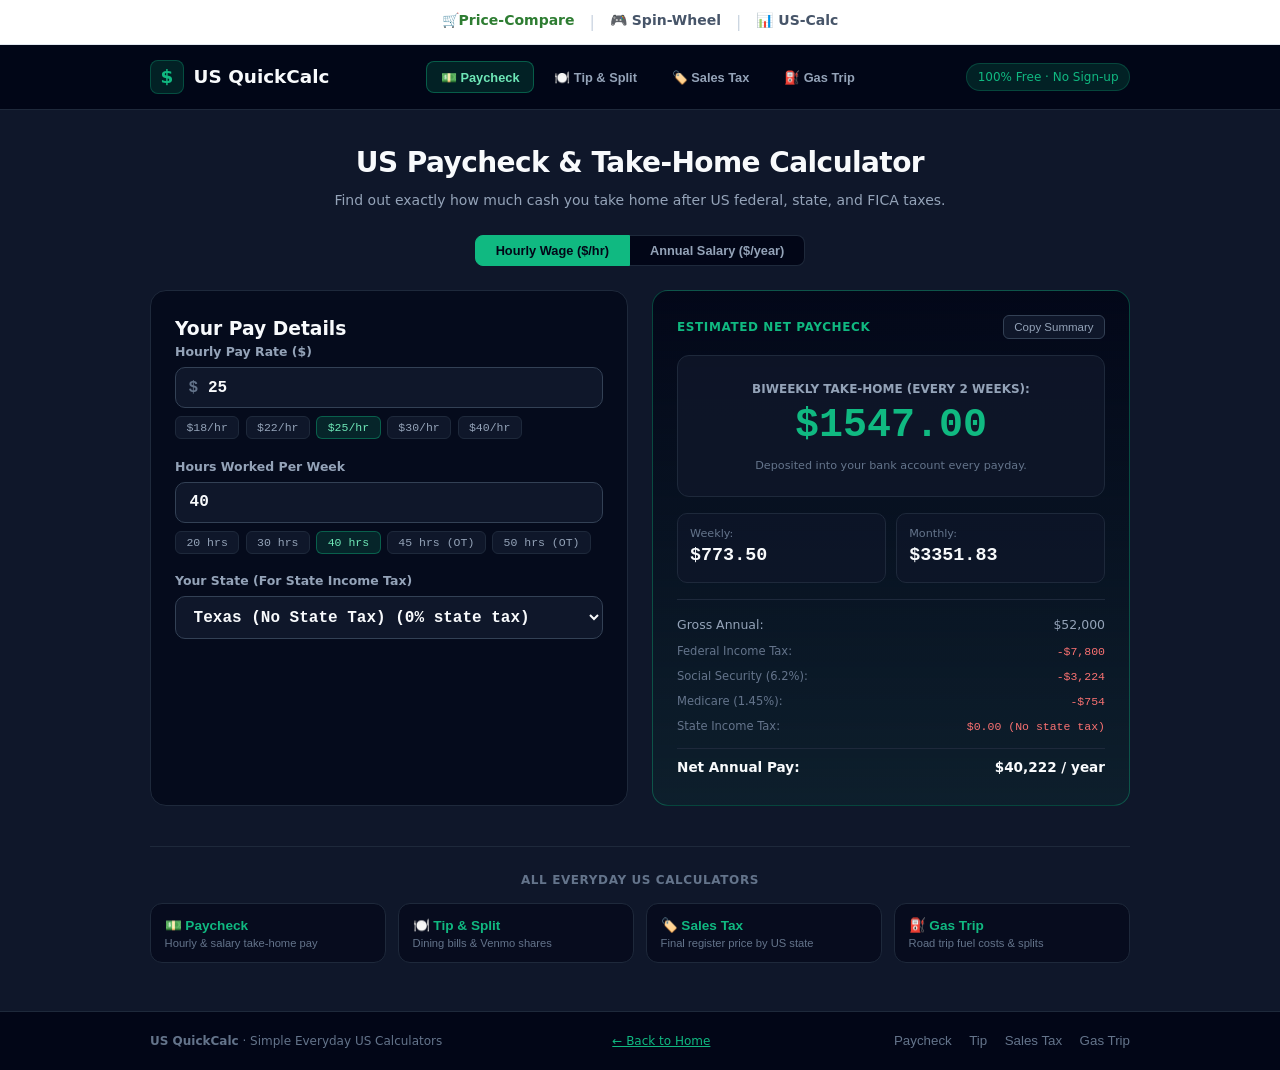
==== us-calc/index.html @ 631f480c "Update index.html" ====
<!DOCTYPE html>
<html lang="en">
<head>
  <meta charset="UTF-8" />
  <meta name="viewport" content="width=device-width, initial-scale=1.0" />
  <title>US QuickCalc – Easy Paycheck, Tip, Sales Tax & Gas Calculator</title>
  <meta name="description" content="Simple everyday US calculator for hourly paycheck take-home pay, restaurant tips, state sales tax, and gas trip costs." />
  <link rel="stylesheet" href="style.css" />
  <link rel="apple-touch-icon" sizes="180x180" href="apple-touch-icon.png">
  <link rel="icon" type="image/png" sizes="32x32" href="favicon-32x32.png">
  <link rel="icon" type="image/png" sizes="16x16" href="favicon-16x16.png">
  <script async src="https://pagead2.googlesyndication.com/pagead/js/adsbygoogle.js?client=ca-pub-3926058636910344"
     crossorigin="anonymous"></script>
</head>
<body>
  <nav style="background: #ffffff;border-bottom: 1px solid #e2e8f0; padding: 10px 16px; display: flex; justify-content: center; gap: 15px; width: 100%; box-sizing: border-box;">
    <a href="/index.html" style="color: #2e7d32; font-weight: 700; text-decoration: none; font-size: 14px;">🛒Price-Compare</a>
    <span style="color: #cbd5e1;">|</span>
    <a href="/wheel.html" style="color: #475569; font-weight: 600; text-decoration: none; font-size: 14px;">🎮 Spin-Wheel</a>
    <span style="color: #cbd5e1;">|</span>
    <a href="/us-calc/index.html" style="color: #475569; font-weight: 600; text-decoration: none; font-size: 14px;">📊 US-Calc</a>
</nav>
  <!-- Header -->
  <header class="header">
    <div class="container header-container">
      <div class="logo">
        <div class="logo-icon">$</div>
        <span class="logo-text">US QuickCalc</span>
      </div>
      <nav class="nav-tabs" id="navTabs">
        <button class="tab-btn active" data-tab="paycheck">💵 Paycheck</button>
        <button class="tab-btn" data-tab="tip">🍽️ Tip & Split</button>
        <button class="tab-btn" data-tab="salestax">🏷️ Sales Tax</button>
        <button class="tab-btn" data-tab="gas">⛽ Gas Trip</button>
      </nav>
      <div class="header-badge">100% Free · No Sign-up</div>
    </div>
  </header>

  <!-- Main Container -->
  <main class="container main-content">
    
    <!-- 1. Paycheck Calculator -->
    <section id="tab-paycheck" class="tab-pane active">
      <div class="section-title">
        <h1>US Paycheck & Take-Home Calculator</h1>
        <p>Find out exactly how much cash you take home after US federal, state, and FICA taxes.</p>
      </div>

      <div class="mode-toggle">
        <button class="mode-btn active" id="payModeHourly">Hourly Wage ($/hr)</button>
        <button class="mode-btn" id="payModeSalary">Annual Salary ($/year)</button>
      </div>

      <div class="calc-grid">
        <!-- Input Form -->
        <div class="card form-card">
          <h3>Your Pay Details</h3>

          <div id="hourlyInputs">
            <div class="form-group">
              <label>Hourly Pay Rate ($)</label>
              <div class="input-prefix-wrapper">
                <span class="prefix">$</span>
                <input type="number" id="hourlyWage" value="25" min="7.25" step="0.5" />
              </div>
              <div class="pill-group">
                <button class="pill-btn" onclick="setWage(18)">$18/hr</button>
                <button class="pill-btn" onclick="setWage(22)">$22/hr</button>
                <button class="pill-btn active" onclick="setWage(25)">$25/hr</button>
                <button class="pill-btn" onclick="setWage(30)">$30/hr</button>
                <button class="pill-btn" onclick="setWage(40)">$40/hr</button>
              </div>
            </div>

            <div class="form-group">
              <label>Hours Worked Per Week</label>
              <input type="number" id="hoursPerWeek" value="40" min="1" max="100" />
              <div class="pill-group">
                <button class="pill-btn" onclick="setHours(20)">20 hrs</button>
                <button class="pill-btn" onclick="setHours(30)">30 hrs</button>
                <button class="pill-btn active" onclick="setHours(40)">40 hrs</button>
                <button class="pill-btn" onclick="setHours(45)">45 hrs (OT)</button>
                <button class="pill-btn" onclick="setHours(50)">50 hrs (OT)</button>
              </div>
            </div>
          </div>

          <div id="salaryInputs" class="hidden">
            <div class="form-group">
              <label>Annual Salary ($)</label>
              <div class="input-prefix-wrapper">
                <span class="prefix">$</span>
                <input type="number" id="annualSalary" value="52000" step="1000" />
              </div>
              <div class="pill-group">
                <button class="pill-btn" onclick="setSalary(45000)">$45k</button>
                <button class="pill-btn active" onclick="setSalary(52000)">$52k</button>
                <button class="pill-btn" onclick="setSalary(65000)">$65k</button>
                <button class="pill-btn" onclick="setSalary(85000)">$85k</button>
                <button class="pill-btn" onclick="setSalary(110000)">$110k</button>
              </div>
            </div>
          </div>

          <div class="form-group">
            <label>Your State (For State Income Tax)</label>
            <select id="paycheckState"></select>
          </div>
        </div>

        <!-- Result Box -->
        <div class="card result-card">
          <div class="result-header">
            <span class="badge-title">Estimated Net Paycheck</span>
            <button class="copy-btn" id="copyPaycheckBtn">Copy Summary</button>
          </div>

          <div class="headline-box">
            <span class="headline-label">Biweekly Take-Home (Every 2 Weeks):</span>
            <div class="headline-val" id="resBiweekly">$0.00</div>
            <span class="headline-sub">Deposited into your bank account every payday.</span>
          </div>

          <div class="mini-grid">
            <div class="mini-card">
              <span class="mini-label">Weekly:</span>
              <span class="mini-val" id="resWeekly">$0.00</span>
            </div>
            <div class="mini-card">
              <span class="mini-label">Monthly:</span>
              <span class="mini-val" id="resMonthly">$0.00</span>
            </div>
          </div>

          <div class="breakdown-list">
            <div class="breakdown-row"><span>Gross Annual:</span><span id="resGross">$0</span></div>
            <div class="breakdown-row sub"><span>Federal Income Tax:</span><span id="resFed" class="deduct">-$0</span></div>
            <div class="breakdown-row sub"><span>Social Security (6.2%):</span><span id="resSocSec" class="deduct">-$0</span></div>
            <div class="breakdown-row sub"><span>Medicare (1.45%):</span><span id="resMedicare" class="deduct">-$0</span></div>
            <div class="breakdown-row sub"><span>State Income Tax:</span><span id="resState" class="deduct">-$0</span></div>
            <div class="breakdown-row total"><span>Net Annual Pay:</span><span id="resNetAnnual">$0 / year</span></div>
          </div>
        </div>
      </div>
    </section>

    <!-- 2. Tip & Split Calculator -->
    <section id="tab-tip" class="tab-pane">
      <div class="section-title">
        <h1>US Restaurant Tip & Bill Splitter</h1>
        <p>Fast, friendly tipping for dining out, delivery, and group checks.</p>
      </div>

      <div class="calc-grid">
        <div class="card form-card">
          <div class="form-group">
            <label>Bill Amount (Before Tip)</label>
            <div class="input-prefix-wrapper">
              <span class="prefix">$</span>
              <input type="number" id="tipBill" value="65.00" min="0" step="0.01" />
            </div>
            <div class="pill-group">
              <button class="pill-btn" onclick="setBill(25)">$25</button>
              <button class="pill-btn" onclick="setBill(45)">$45</button>
              <button class="pill-btn active" onclick="setBill(65)">$65</button>
              <button class="pill-btn" onclick="setBill(95)">$95</button>
              <button class="pill-btn" onclick="setBill(130)">$130</button>
            </div>
          </div>

          <div class="form-group">
            <label>Tip Percentage</label>
            <div class="btn-grid-4">
              <button class="tip-rate-btn" onclick="setTip(15)">15%</button>
              <button class="tip-rate-btn" onclick="setTip(18)">18%</button>
              <button class="tip-rate-btn active" onclick="setTip(20)">20%</button>
              <button class="tip-rate-btn" onclick="setTip(25)">25%</button>
            </div>
            <div class="inline-input">
              <span>Custom Tip:</span>
              <input type="number" id="tipPercent" value="20" min="0" max="100" />
              <span>%</span>
            </div>
          </div>

          <div class="form-group">
            <label>Split Between People: <strong id="splitLabel">2 people</strong></label>
            <div class="btn-grid-6">
              <button class="split-btn" onclick="setSplit(1)">1</button>
              <button class="split-btn active" onclick="setSplit(2)">2</button>
              <button class="split-btn" onclick="setSplit(3)">3</button>
              <button class="split-btn" onclick="setSplit(4)">4</button>
              <button class="split-btn" onclick="setSplit(5)">5</button>
              <button class="split-btn" onclick="setSplit(6)">6</button>
            </div>
          </div>

          <div class="checkbox-row">
            <label><input type="checkbox" id="tipRoundUp" /> Round up total to nearest dollar</label>
          </div>
        </div>

        <div class="card result-card">
          <div class="result-header">
            <span class="badge-title">Payment Summary</span>
            <button class="copy-btn" id="copyTipBtn">Copy for Venmo</button>
          </div>

          <div class="headline-box">
            <span class="headline-label" id="tipHeadlineLabel">Each Person Pays:</span>
            <div class="headline-val" id="resTipEach">$0.00</div>
          </div>

          <div class="breakdown-list">
            <div class="breakdown-row"><span>Original Bill:</span><span id="resTipBill">$0.00</span></div>
            <div class="breakdown-row"><span>Tip Amount:</span><span id="resTipAmount" class="highlight">+$0.00</span></div>
            <div class="breakdown-row total"><span>Grand Total:</span><span id="resTipTotal">$0.00</span></div>
          </div>

          <div class="info-note">
            <strong>US Tipping Guide:</strong> 18%–20% is the standard customary tip for table dining across the USA.
          </div>
        </div>
      </div>
    </section>

    <!-- 3. Sales Tax Calculator -->
    <section id="tab-salestax" class="tab-pane">
      <div class="section-title">
        <h1>US State Sales Tax Calculator</h1>
        <p>In the US, price tags don't include sales tax. Calculate the exact final amount at the register.</p>
      </div>

      <div class="calc-grid">
        <div class="card form-card">
          <div class="form-group">
            <label>Item Price on Tag ($)</label>
            <div class="input-prefix-wrapper">
              <span class="prefix">$</span>
              <input type="number" id="taxPrice" value="49.99" min="0" step="0.01" />
            </div>
            <div class="pill-group">
              <button class="pill-btn" onclick="setPrice(19.99)">$19.99</button>
              <button class="pill-btn active" onclick="setPrice(49.99)">$49.99</button>
              <button class="pill-btn" onclick="setPrice(99.99)">$99.99</button>
              <button class="pill-btn" onclick="setPrice(199.99)">$199.99</button>
            </div>
          </div>

          <div class="form-group">
            <label>Select US State</label>
            <select id="salesTaxState"></select>
          </div>

          <div class="form-group">
            <label>Discount / Sale Coupon (Optional)</label>
            <div class="btn-grid-6">
              <button class="disc-btn active" onclick="setDiscount(0)">0%</button>
              <button class="disc-btn" onclick="setDiscount(10)">10%</button>
              <button class="disc-btn" onclick="setDiscount(20)">20%</button>
              <button class="disc-btn" onclick="setDiscount(25)">25%</button>
              <button class="disc-btn" onclick="setDiscount(30)">30%</button>
              <button class="disc-btn" onclick="setDiscount(50)">50%</button>
            </div>
          </div>
        </div>

        <div class="card result-card">
          <div class="result-header">
            <span class="badge-title">Register Total</span>
            <button class="copy-btn" id="copyTaxBtn">Copy</button>
          </div>

          <div class="headline-box">
            <span class="headline-label">Final Amount at Checkout:</span>
            <div class="headline-val" id="resTaxRegister">$0.00</div>
          </div>

          <div class="breakdown-list">
            <div class="breakdown-row"><span>Original Price:</span><span id="resTaxOrig">$0.00</span></div>
            <div class="breakdown-row" id="discRow"><span>Discount:</span><span id="resTaxDisc" class="deduct">-$0.00</span></div>
            <div class="breakdown-row"><span>Sales Tax (<span id="resTaxRateLabel">0%</span>):</span><span id="resTaxTax" class="highlight">+$0.00</span></div>
            <div class="breakdown-row total"><span>Total You Pay:</span><span id="resTaxFinal">$0.00</span></div>
          </div>

          <div class="info-note">
            States with <strong>0% Sales Tax</strong>: Alaska, Delaware, Montana, New Hampshire, and Oregon.
          </div>
        </div>
      </div>
    </section>

    <!-- 4. Gas Trip Calculator -->
    <section id="tab-gas" class="tab-pane">
      <div class="section-title">
        <h1>US Road Trip & Gas Cost Splitter</h1>
        <p>Calculate driving trip fuel costs and split fairly between passengers.</p>
      </div>

      <div class="calc-grid">
        <div class="card form-card">
          <div class="form-group">
            <label>Trip Distance (Miles)</label>
            <input type="number" id="gasMiles" value="180" min="1" />
            <div class="pill-group">
              <button class="pill-btn" onclick="setMiles(50)">50 mi</button>
              <button class="pill-btn" onclick="setMiles(120)">120 mi</button>
              <button class="pill-btn active" onclick="setMiles(180)">180 mi</button>
              <button class="pill-btn" onclick="setMiles(300)">300 mi</button>
              <button class="pill-btn" onclick="setMiles(500)">500 mi</button>
            </div>
          </div>

          <div class="grid-2">
            <div class="form-group">
              <label>Vehicle MPG</label>
              <input type="number" id="gasMPG" value="28" min="5" max="100" />
              <small class="subtext">Average car: 28–32 MPG</small>
            </div>

            <div class="form-group">
              <label>Gas Price ($/gal)</label>
              <div class="input-prefix-wrapper">
                <span class="prefix">$</span>
                <input type="number" id="gasPrice" value="3.45" step="0.05" min="1" />
              </div>
              <small class="subtext">US national avg: ~$3.35</small>
            </div>
          </div>

          <div class="form-group">
            <label>Split Between: <strong id="gasSplitLabel">2 passengers</strong></label>
            <div class="btn-grid-5">
              <button class="gas-split-btn" onclick="setGasSplit(1)">1</button>
              <button class="gas-split-btn active" onclick="setGasSplit(2)">2</button>
              <button class="gas-split-btn" onclick="setGasSplit(3)">3</button>
              <button class="gas-split-btn" onclick="setGasSplit(4)">4</button>
              <button class="gas-split-btn" onclick="setGasSplit(5)">5</button>
            </div>
          </div>
        </div>

        <div class="card result-card">
          <div class="result-header">
            <span class="badge-title">Fuel Breakdown</span>
            <button class="copy-btn" id="copyGasBtn">Copy for Venmo</button>
          </div>

          <div class="headline-box">
            <span class="headline-label" id="gasHeadlineLabel">Each Person Pays:</span>
            <div class="headline-val" id="resGasEach">$0.00</div>
          </div>

          <div class="breakdown-list">
            <div class="breakdown-row"><span>Total Distance:</span><span id="resGasDist">0 miles</span></div>
            <div class="breakdown-row"><span>Gallons Needed:</span><span id="resGasGal">0 gal</span></div>
            <div class="breakdown-row total"><span>Total Gas Cost:</span><span id="resGasTotal">$0.00</span></div>
          </div>

          <div class="info-note">
            <strong>Eco Tip:</strong> Driving at 65 MPH instead of 75+ MPH improves fuel efficiency by up to 15%.
          </div>
        </div>
      </div>
    </section>

    <!-- Bottom Tool Switcher -->
    <div class="bottom-switcher">
      <h4>All Everyday US Calculators</h4>
      <div class="switcher-grid">
        <button class="switch-card" onclick="switchTab('paycheck')">
          <strong>💵 Paycheck</strong>
          <span>Hourly & salary take-home pay</span>
        </button>
        <button class="switch-card" onclick="switchTab('tip')">
          <strong>🍽️ Tip & Split</strong>
          <span>Dining bills & Venmo shares</span>
        </button>
        <button class="switch-card" onclick="switchTab('salestax')">
          <strong>🏷️ Sales Tax</strong>
          <span>Final register price by US state</span>
        </button>
        <button class="switch-card" onclick="switchTab('gas')">
          <strong>⛽ Gas Trip</strong>
          <span>Road trip fuel costs & splits</span>
        </button>
      </div>
    </div>
  </main>

  <footer class="footer">
    <div class="container footer-container">
      <div><strong>US QuickCalc</strong> · Simple Everyday US Calculators</div>
      <div><a style="color:#10b981;" href="/">← Back to Home</a></div>
      <div class="footer-links">
        <button onclick="switchTab('paycheck')">Paycheck</button>
        <button onclick="switchTab('tip')">Tip</button>
        <button onclick="switchTab('salestax')">Sales Tax</button>
        <button onclick="switchTab('gas')">Gas Trip</button>
      </div>
    </div>
  </footer>

  <script src="app.js"></script>
</body>
</html>
---- us-calc/style.css ----
/* US QuickCalc - Pure Standalone Stylesheet */
:root {
  --bg: #0f172a;
  --card-bg: #020617;
  --card-border: #1e293b;
  --accent: #10b981;
  --accent-hover: #059669;
  --accent-light: rgba(16, 185, 129, 0.15);
  --text: #f8fafc;
  --text-muted: #94a3b8;
  --text-dim: #64748b;
  --font-sans: system-ui, -apple-system, BlinkMacSystemFont, "Segoe UI", Roboto, sans-serif;
  --font-mono: ui-monospace, SFMono-Regular, Menlo, Monaco, Consolas, monospace;
}

* {
  box-sizing: border-box;
  margin: 0;
  padding: 0;
}

body {
  background-color: var(--bg);
  color: var(--text);
  font-family: var(--font-sans);
  line-height: 1.5;
  min-height: 100vh;
  display: flex;
  flex-direction: column;
}

.container {
  width: 100%;
  max-width: 1020px;
  margin: 0 auto;
  padding: 0 1.25rem;
}

/* Header */
.header {
  position: sticky;
  top: 0;
  z-index: 100;
  background-color: rgba(2, 6, 23, 0.95);
  border-bottom: 1px solid var(--card-border);
  backdrop-filter: blur(8px);
}

.header-container {
  display: flex;
  align-items: center;
  justify-content: space-between;
  height: 64px;
}

.logo {
  display: flex;
  align-items: center;
  gap: 0.6rem;
  font-weight: 700;
  font-size: 1.15rem;
}

.logo-icon {
  width: 34px;
  height: 34px;
  background: var(--accent-light);
  color: var(--accent);
  border: 1px solid rgba(16, 185, 129, 0.3);
  border-radius: 8px;
  display: flex;
  align-items: center;
  justify-content: center;
  font-weight: 800;
}

.nav-tabs {
  display: flex;
  gap: 0.35rem;
}

.tab-btn {
  background: transparent;
  border: 1px solid transparent;
  color: var(--text-muted);
  padding: 0.45rem 0.85rem;
  font-size: 0.8rem;
  font-weight: 600;
  border-radius: 8px;
  cursor: pointer;
  transition: all 0.2s ease;
}

.tab-btn:hover {
  color: var(--text);
  background: rgba(30, 41, 59, 0.6);
}

.tab-btn.active {
  background: var(--accent-light);
  color: #6ee7b7;
  border-color: rgba(16, 185, 129, 0.4);
}

.header-badge {
  font-size: 0.75rem;
  color: var(--accent);
  background: var(--accent-light);
  border: 1px solid rgba(16, 185, 129, 0.25);
  padding: 0.25rem 0.65rem;
  border-radius: 9999px;
  font-weight: 500;
}

/* Main */
.main-content {
  flex: 1;
  padding-top: 2rem;
  padding-bottom: 3rem;
}

.section-title {
  text-align: center;
  margin-bottom: 1.5rem;
}

.section-title h1 {
  font-size: 1.75rem;
  font-weight: 800;
  letter-spacing: -0.02em;
}

.section-title p {
  font-size: 0.875rem;
  color: var(--text-muted);
  margin-top: 0.35rem;
}

/* Tabs */
.tab-pane {
  display: none;
}

.tab-pane.active {
  display: block;
}

/* Mode toggles */
.mode-toggle {
  display: flex;
  justify-content: center;
  margin-bottom: 1.5rem;
}

.mode-btn {
  background: var(--card-bg);
  border: 1px solid var(--card-border);
  color: var(--text-muted);
  padding: 0.45rem 1.25rem;
  font-size: 0.8rem;
  font-weight: 600;
  cursor: pointer;
}

.mode-btn:first-child {
  border-radius: 8px 0 0 8px;
}

.mode-btn:last-child {
  border-radius: 0 8px 8px 0;
  border-left: none;
}

.mode-btn.active {
  background: var(--accent);
  color: #020617;
  border-color: var(--accent);
}

/* Grid & Cards */
.calc-grid {
  display: grid;
  grid-template-columns: 1fr 1fr;
  gap: 1.5rem;
}

.card {
  background: rgba(2, 6, 23, 0.7);
  border: 1px solid var(--card-border);
  border-radius: 16px;
  padding: 1.5rem;
}

.result-card {
  border-color: rgba(16, 185, 129, 0.35);
  background: linear-gradient(180deg, rgba(2, 6, 23, 0.9) 0%, rgba(6, 78, 59, 0.15) 100%);
  display: flex;
  flex-direction: column;
  justify-content: space-between;
}

/* Forms */
.form-group {
  margin-bottom: 1.15rem;
}

.form-group label {
  display: block;
  font-size: 0.78rem;
  font-weight: 600;
  color: var(--text-muted);
  margin-bottom: 0.35rem;
}

input[type="number"], select {
  width: 100%;
  background: #0f172a;
  border: 1px solid #334155;
  color: var(--text);
  padding: 0.65rem 0.85rem;
  border-radius: 10px;
  font-size: 1rem;
  font-family: var(--font-mono);
  font-weight: 600;
}

input:focus, select:focus {
  outline: none;
  border-color: var(--accent);
}

.input-prefix-wrapper {
  position: relative;
  display: flex;
  align-items: center;
}

.input-prefix-wrapper .prefix {
  position: absolute;
  left: 0.85rem;
  color: var(--text-dim);
  font-family: var(--font-mono);
  font-weight: 700;
}

.input-prefix-wrapper input {
  padding-left: 2rem;
}

.pill-group {
  display: flex;
  gap: 0.4rem;
  margin-top: 0.5rem;
  flex-wrap: wrap;
}

.pill-btn {
  background: #0f172a;
  border: 1px solid var(--card-border);
  color: var(--text-muted);
  padding: 0.25rem 0.65rem;
  border-radius: 6px;
  font-size: 0.72rem;
  font-family: var(--font-mono);
  cursor: pointer;
}

.pill-btn.active, .pill-btn:hover {
  background: var(--accent-light);
  color: #6ee7b7;
  border-color: rgba(16, 185, 129, 0.4);
}

.btn-grid-4, .btn-grid-6, .btn-grid-5 {
  display: grid;
  gap: 0.4rem;
}

.btn-grid-4 { grid-template-columns: repeat(4, 1fr); }
.btn-grid-5 { grid-template-columns: repeat(5, 1fr); }
.btn-grid-6 { grid-template-columns: repeat(6, 1fr); }

.tip-rate-btn, .split-btn, .disc-btn, .gas-split-btn {
  background: #0f172a;
  border: 1px solid var(--card-border);
  color: var(--text);
  padding: 0.5rem;
  border-radius: 8px;
  font-size: 0.78rem;
  font-family: var(--font-mono);
  font-weight: 700;
  cursor: pointer;
}

.tip-rate-btn.active, .split-btn.active, .disc-btn.active, .gas-split-btn.active {
  background: var(--accent);
  color: #020617;
  border-color: var(--accent);
}

.inline-input {
  display: flex;
  align-items: center;
  gap: 0.5rem;
  margin-top: 0.6rem;
  font-size: 0.78rem;
  color: var(--text-muted);
}

.inline-input input {
  width: 75px;
  padding: 0.25rem 0.5rem;
  font-size: 0.8rem;
}

.checkbox-row {
  margin-top: 0.5rem;
  font-size: 0.78rem;
  color: var(--text-muted);
}

.subtext {
  font-size: 0.7rem;
  color: var(--text-dim);
  display: block;
  margin-top: 0.25rem;
}

.grid-2 {
  display: grid;
  grid-template-columns: 1fr 1fr;
  gap: 0.75rem;
}

/* Result Box */
.result-header {
  display: flex;
  align-items: center;
  justify-content: space-between;
}

.badge-title {
  font-size: 0.75rem;
  font-weight: 700;
  text-transform: uppercase;
  letter-spacing: 0.05em;
  color: var(--accent);
}

.copy-btn {
  background: #0f172a;
  border: 1px solid #334155;
  color: var(--text-muted);
  padding: 0.3rem 0.65rem;
  border-radius: 6px;
  font-size: 0.72rem;
  cursor: pointer;
}

.copy-btn:hover {
  color: var(--text);
  border-color: var(--accent);
}

.headline-box {
  background: rgba(15, 23, 42, 0.8);
  border: 1px solid var(--card-border);
  border-radius: 12px;
  padding: 1.25rem;
  margin: 1rem 0;
  text-align: center;
}

.headline-label {
  font-size: 0.75rem;
  color: var(--text-muted);
  text-transform: uppercase;
  font-weight: 600;
}

.headline-val {
  font-size: 2.5rem;
  font-weight: 900;
  font-family: var(--font-mono);
  color: var(--accent);
  line-height: 1.1;
  margin: 0.25rem 0;
}

.headline-sub {
  font-size: 0.7rem;
  color: var(--text-dim);
}

.mini-grid {
  display: grid;
  grid-template-columns: 1fr 1fr;
  gap: 0.65rem;
  margin-bottom: 1rem;
}

.mini-card {
  background: rgba(15, 23, 42, 0.6);
  border: 1px solid var(--card-border);
  border-radius: 10px;
  padding: 0.75rem;
}

.mini-label {
  font-size: 0.7rem;
  color: var(--text-dim);
  display: block;
}

.mini-val {
  font-size: 1.15rem;
  font-weight: 700;
  font-family: var(--font-mono);
}

.breakdown-list {
  border-top: 1px solid var(--card-border);
  padding-top: 0.75rem;
  font-size: 0.78rem;
}

.breakdown-row {
  display: flex;
  justify-content: space-between;
  padding: 0.25rem 0;
  color: var(--text-muted);
}

.breakdown-row.sub {
  font-size: 0.72rem;
  color: var(--text-dim);
}

.breakdown-row.total {
  border-top: 1px solid var(--card-border);
  margin-top: 0.5rem;
  padding-top: 0.5rem;
  font-weight: 700;
  color: var(--text);
  font-size: 0.85rem;
}

.deduct { color: #f87171; font-family: var(--font-mono); }
.highlight { color: var(--accent); font-family: var(--font-mono); }

.info-note {
  background: #0f172a;
  border: 1px solid var(--card-border);
  border-radius: 8px;
  padding: 0.65rem;
  font-size: 0.7rem;
  color: var(--text-dim);
  margin-top: 1rem;
}

/* Bottom switcher */
.bottom-switcher {
  margin-top: 2.5rem;
  border-top: 1px solid var(--card-border);
  padding-top: 1.5rem;
  text-align: center;
}

.bottom-switcher h4 {
  font-size: 0.75rem;
  text-transform: uppercase;
  color: var(--text-dim);
  letter-spacing: 0.05em;
  margin-bottom: 0.85rem;
}

.switcher-grid {
  display: grid;
  grid-template-columns: repeat(4, 1fr);
  gap: 0.75rem;
}

.switch-card {
  background: rgba(2, 6, 23, 0.6);
  border: 1px solid var(--card-border);
  border-radius: 12px;
  padding: 0.85rem;
  text-align: left;
  cursor: pointer;
  color: var(--text);
  transition: all 0.2s;
}

.switch-card:hover {
  border-color: var(--accent);
  background: var(--card-bg);
}

.switch-card strong {
  display: block;
  font-size: 0.85rem;
  color: var(--accent);
}

.switch-card span {
  font-size: 0.7rem;
  color: var(--text-dim);
  margin-top: 0.2rem;
  display: block;
}

/* Footer */
.footer {
  border-top: 1px solid var(--card-border);
  background: var(--card-bg);
  padding: 1.25rem 0;
  font-size: 0.75rem;
  color: var(--text-dim);
}

.footer-container {
  display: flex;
  align-items: center;
  justify-content: space-between;
}

.footer-links button {
  background: none;
  border: none;
  color: var(--text-dim);
  margin-left: 0.85rem;
  cursor: pointer;
}

.footer-links button:hover {
  color: var(--text);
}

.hidden { display: none !important; }

/* Responsive */
@media (max-width: 768px) {
  .calc-grid {
    grid-template-columns: 1fr;
  }
  .switcher-grid {
    grid-template-columns: 1fr 1fr;
  }
  .header-badge {
    display: none;
  }
}
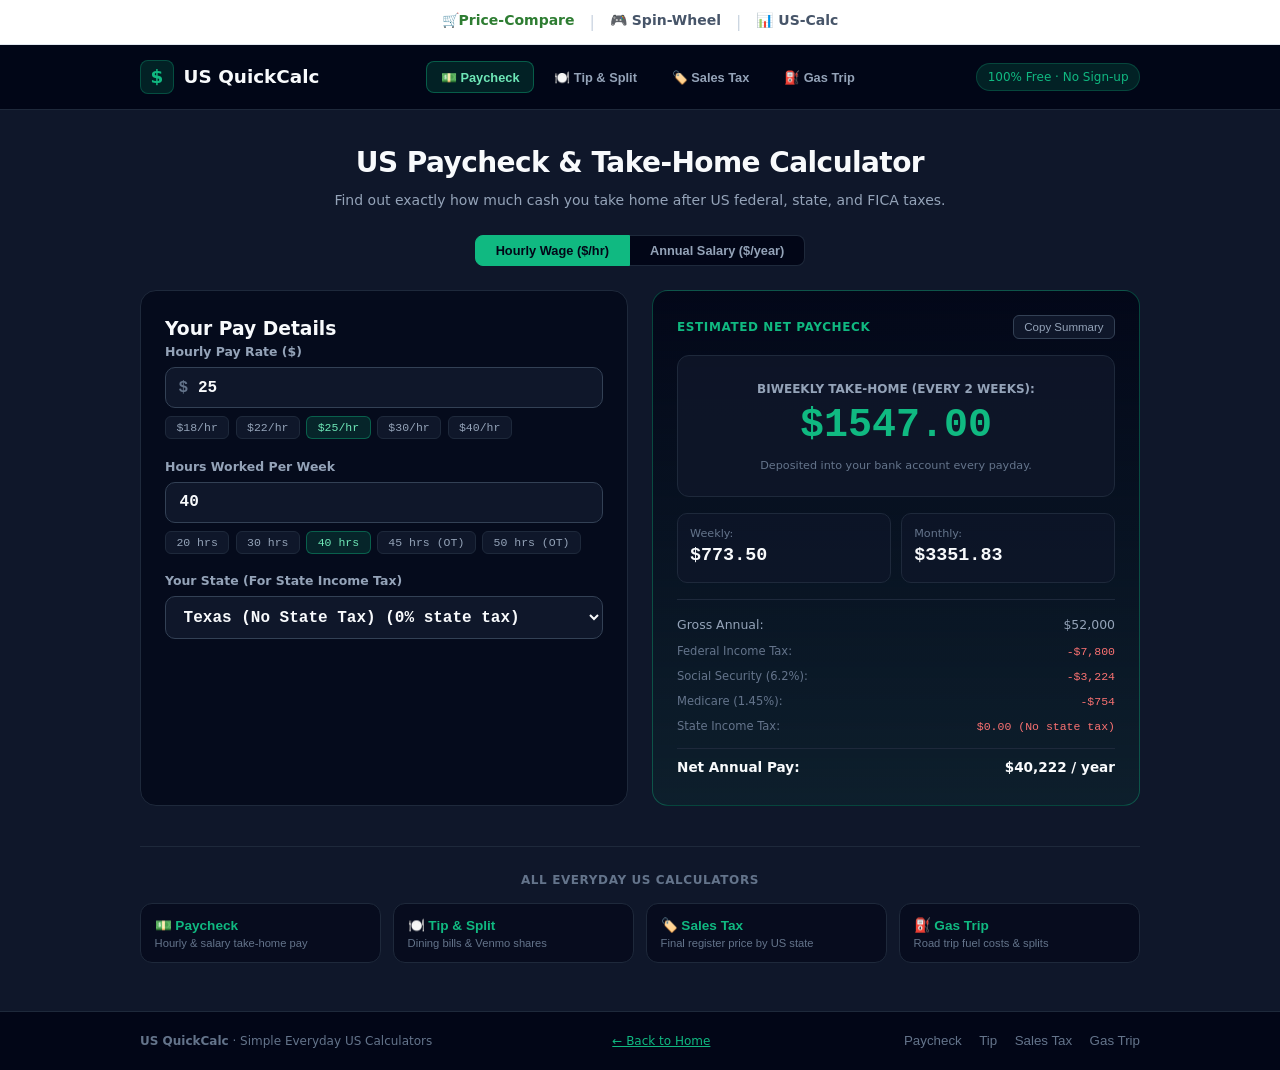
==== commit c1122caf: "Update index.html" ====
--- a/us-calc/index.html
+++ b/us-calc/index.html
@@ -6,9 +6,12 @@
   <title>US QuickCalc – Easy Paycheck, Tip, Sales Tax & Gas Calculator</title>
   <meta name="description" content="Simple everyday US calculator for hourly paycheck take-home pay, restaurant tips, state sales tax, and gas trip costs." />
   <link rel="stylesheet" href="style.css" />
-  <link rel="apple-touch-icon" sizes="180x180" href="apple-touch-icon.png">
-  <link rel="icon" type="image/png" sizes="32x32" href="favicon-32x32.png">
-  <link rel="icon" type="image/png" sizes="16x16" href="favicon-16x16.png">
+   <meta name="robots" content="index, follow">
+    <meta name="author" content="Vignesh Kumar">
+    <link rel="canonical" href="https://smartpricecompare.online/us-calc/index.html" />
+    <link rel="apple-touch-icon" sizes="180x180" href="/apple-touch-icon.png">
+    <link rel="icon" type="image/png" sizes="32x32" href="/favicon-32x32.png">
+    <link rel="icon" type="image/png" sizes="16x16" href="/favicon-16x16.png">
   <script async src="https://pagead2.googlesyndication.com/pagead/js/adsbygoogle.js?client=ca-pub-3926058636910344"
      crossorigin="anonymous"></script>
 </head>
--- a/us-calc/style.css
+++ b/us-calc/style.css
@@ -33,7 +33,7 @@
   width: 100%;
   max-width: 1020px;
   margin: 0 auto;
-  padding: 0 1.25rem;
+  padding: 0 10px;
 }
 
 /* Header */
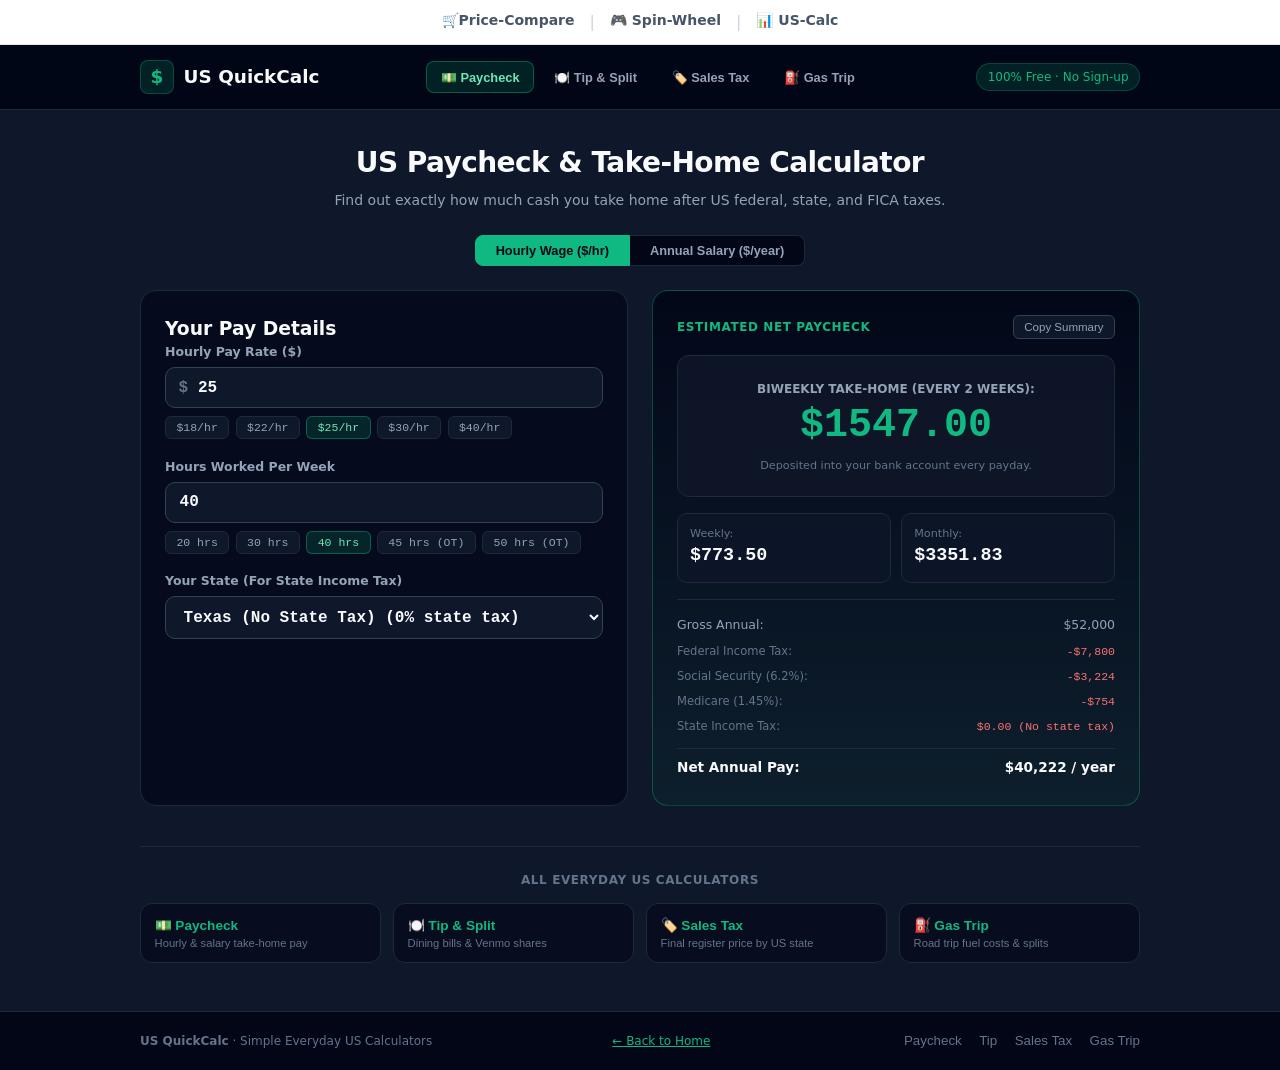
==== commit baecf5a1: "Update index.html" ====
--- a/us-calc/index.html
+++ b/us-calc/index.html
@@ -17,7 +17,7 @@
 </head>
 <body>
   <nav style="background: #ffffff;border-bottom: 1px solid #e2e8f0; padding: 10px 16px; display: flex; justify-content: center; gap: 15px; width: 100%; box-sizing: border-box;">
-    <a href="/index.html" style="color: #2e7d32; font-weight: 700; text-decoration: none; font-size: 14px;">🛒Price-Compare</a>
+    <a href="/index.html" style="color: #475569; font-weight: 700; text-decoration: none; font-size: 14px;">🛒Price-Compare</a>
     <span style="color: #cbd5e1;">|</span>
     <a href="/wheel.html" style="color: #475569; font-weight: 600; text-decoration: none; font-size: 14px;">🎮 Spin-Wheel</a>
     <span style="color: #cbd5e1;">|</span>
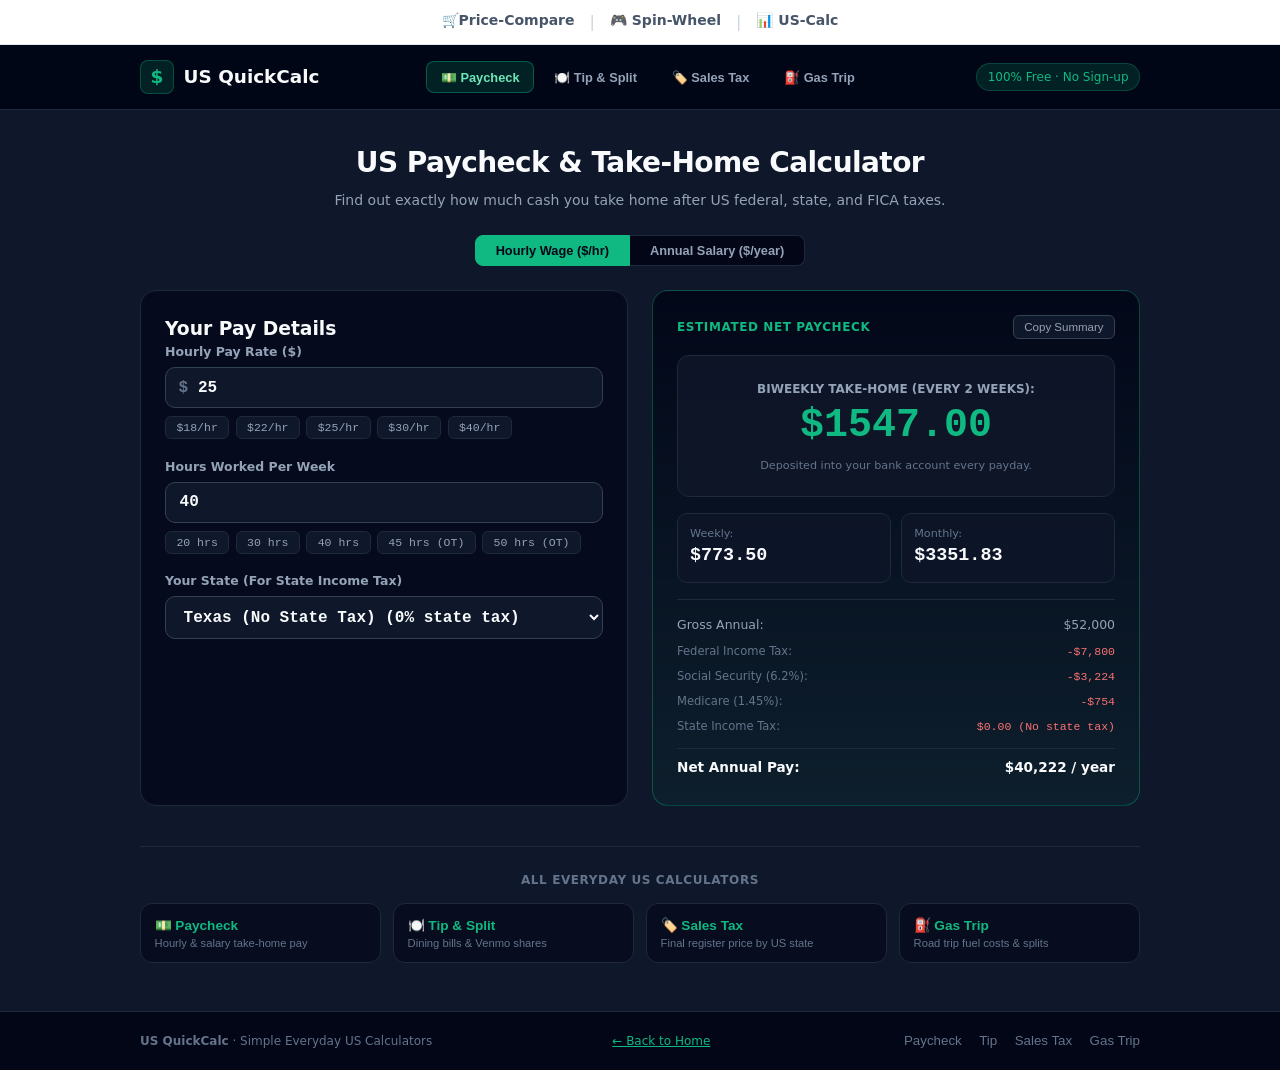
==== commit f155c16d: "Update index.html" ====
--- a/us-calc/index.html
+++ b/us-calc/index.html
@@ -70,7 +70,7 @@
               <div class="pill-group">
                 <button class="pill-btn" onclick="setWage(18)">$18/hr</button>
                 <button class="pill-btn" onclick="setWage(22)">$22/hr</button>
-                <button class="pill-btn active" onclick="setWage(25)">$25/hr</button>
+                <button class="pill-btn" onclick="setWage(25)">$25/hr</button>
                 <button class="pill-btn" onclick="setWage(30)">$30/hr</button>
                 <button class="pill-btn" onclick="setWage(40)">$40/hr</button>
               </div>
@@ -82,7 +82,7 @@
               <div class="pill-group">
                 <button class="pill-btn" onclick="setHours(20)">20 hrs</button>
                 <button class="pill-btn" onclick="setHours(30)">30 hrs</button>
-                <button class="pill-btn active" onclick="setHours(40)">40 hrs</button>
+                <button class="pill-btn" onclick="setHours(40)">40 hrs</button>
                 <button class="pill-btn" onclick="setHours(45)">45 hrs (OT)</button>
                 <button class="pill-btn" onclick="setHours(50)">50 hrs (OT)</button>
               </div>
@@ -98,7 +98,7 @@
               </div>
               <div class="pill-group">
                 <button class="pill-btn" onclick="setSalary(45000)">$45k</button>
-                <button class="pill-btn active" onclick="setSalary(52000)">$52k</button>
+                <button class="pill-btn" onclick="setSalary(52000)">$52k</button>
                 <button class="pill-btn" onclick="setSalary(65000)">$65k</button>
                 <button class="pill-btn" onclick="setSalary(85000)">$85k</button>
                 <button class="pill-btn" onclick="setSalary(110000)">$110k</button>
@@ -166,7 +166,7 @@
             <div class="pill-group">
               <button class="pill-btn" onclick="setBill(25)">$25</button>
               <button class="pill-btn" onclick="setBill(45)">$45</button>
-              <button class="pill-btn active" onclick="setBill(65)">$65</button>
+              <button class="pill-btn" onclick="setBill(65)">$65</button>
               <button class="pill-btn" onclick="setBill(95)">$95</button>
               <button class="pill-btn" onclick="setBill(130)">$130</button>
             </div>
@@ -177,7 +177,7 @@
             <div class="btn-grid-4">
               <button class="tip-rate-btn" onclick="setTip(15)">15%</button>
               <button class="tip-rate-btn" onclick="setTip(18)">18%</button>
-              <button class="tip-rate-btn active" onclick="setTip(20)">20%</button>
+              <button class="tip-rate-btn" onclick="setTip(20)">20%</button>
               <button class="tip-rate-btn" onclick="setTip(25)">25%</button>
             </div>
             <div class="inline-input">
@@ -191,7 +191,7 @@
             <label>Split Between People: <strong id="splitLabel">2 people</strong></label>
             <div class="btn-grid-6">
               <button class="split-btn" onclick="setSplit(1)">1</button>
-              <button class="split-btn active" onclick="setSplit(2)">2</button>
+              <button class="split-btn" onclick="setSplit(2)">2</button>
               <button class="split-btn" onclick="setSplit(3)">3</button>
               <button class="split-btn" onclick="setSplit(4)">4</button>
               <button class="split-btn" onclick="setSplit(5)">5</button>
@@ -245,7 +245,7 @@
             </div>
             <div class="pill-group">
               <button class="pill-btn" onclick="setPrice(19.99)">$19.99</button>
-              <button class="pill-btn active" onclick="setPrice(49.99)">$49.99</button>
+              <button class="pill-btn" onclick="setPrice(49.99)">$49.99</button>
               <button class="pill-btn" onclick="setPrice(99.99)">$99.99</button>
               <button class="pill-btn" onclick="setPrice(199.99)">$199.99</button>
             </div>
@@ -259,7 +259,7 @@
           <div class="form-group">
             <label>Discount / Sale Coupon (Optional)</label>
             <div class="btn-grid-6">
-              <button class="disc-btn active" onclick="setDiscount(0)">0%</button>
+              <button class="disc-btn" onclick="setDiscount(0)">0%</button>
               <button class="disc-btn" onclick="setDiscount(10)">10%</button>
               <button class="disc-btn" onclick="setDiscount(20)">20%</button>
               <button class="disc-btn" onclick="setDiscount(25)">25%</button>
@@ -309,7 +309,7 @@
             <div class="pill-group">
               <button class="pill-btn" onclick="setMiles(50)">50 mi</button>
               <button class="pill-btn" onclick="setMiles(120)">120 mi</button>
-              <button class="pill-btn active" onclick="setMiles(180)">180 mi</button>
+              <button class="pill-btn" onclick="setMiles(180)">180 mi</button>
               <button class="pill-btn" onclick="setMiles(300)">300 mi</button>
               <button class="pill-btn" onclick="setMiles(500)">500 mi</button>
             </div>
@@ -336,7 +336,7 @@
             <label>Split Between: <strong id="gasSplitLabel">2 passengers</strong></label>
             <div class="btn-grid-5">
               <button class="gas-split-btn" onclick="setGasSplit(1)">1</button>
-              <button class="gas-split-btn active" onclick="setGasSplit(2)">2</button>
+              <button class="gas-split-btn" onclick="setGasSplit(2)">2</button>
               <button class="gas-split-btn" onclick="setGasSplit(3)">3</button>
               <button class="gas-split-btn" onclick="setGasSplit(4)">4</button>
               <button class="gas-split-btn" onclick="setGasSplit(5)">5</button>
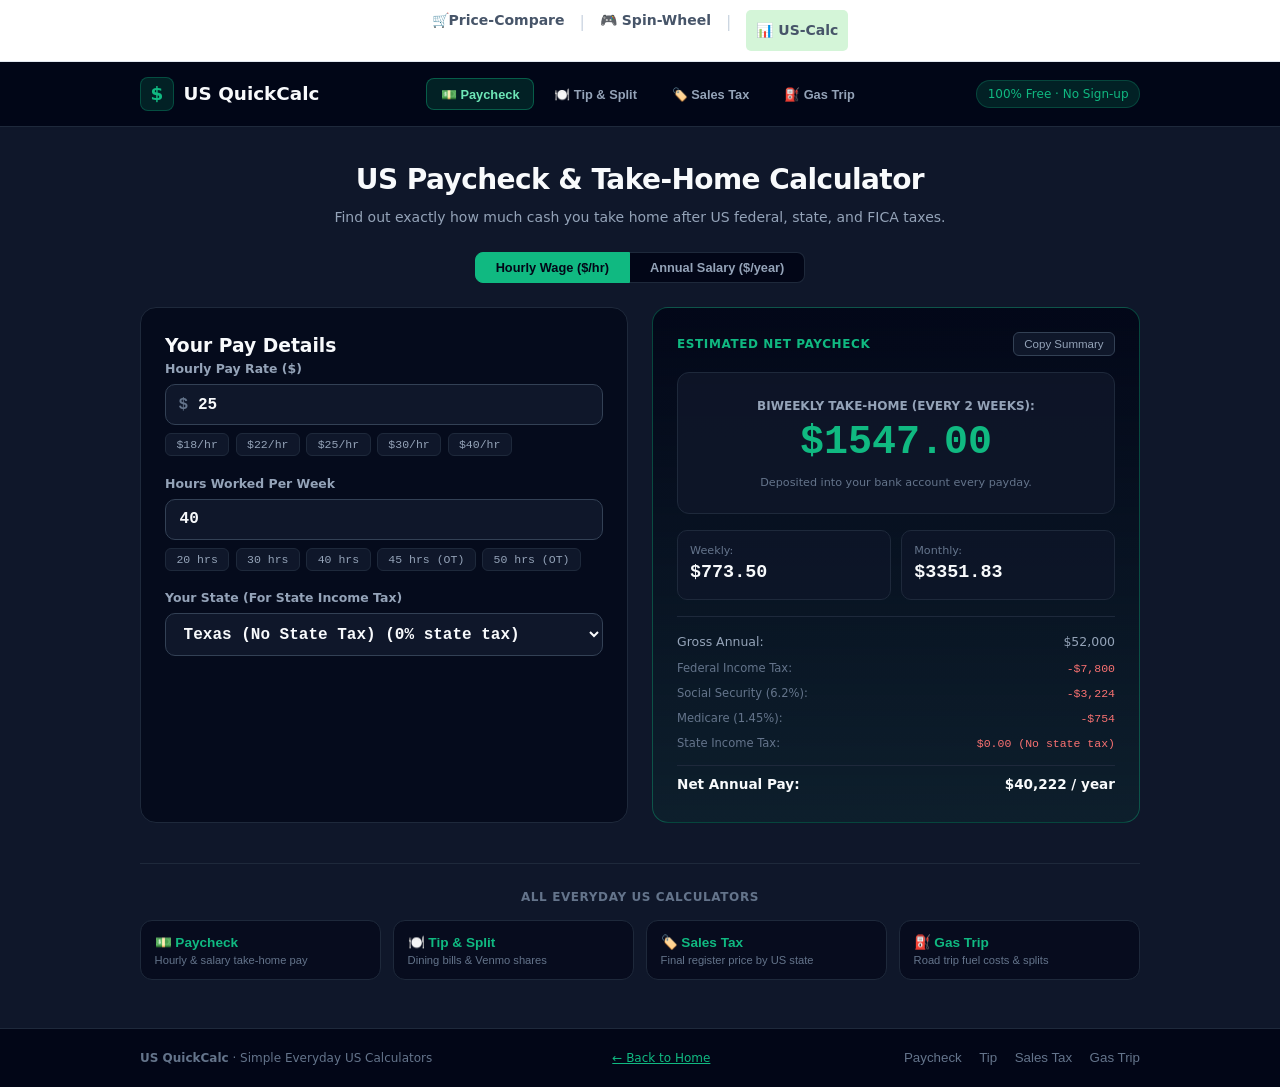
==== commit 0edf8a86: "Update index.html" ====
--- a/us-calc/index.html
+++ b/us-calc/index.html
@@ -21,7 +21,7 @@
     <span style="color: #cbd5e1;">|</span>
     <a href="/wheel.html" style="color: #475569; font-weight: 600; text-decoration: none; font-size: 14px;">🎮 Spin-Wheel</a>
     <span style="color: #cbd5e1;">|</span>
-    <a href="/us-calc/index.html" style="color: #475569; font-weight: 600; text-decoration: none; font-size: 14px;">📊 US-Calc</a>
+    <a href="/us-calc/index.html" style="background-color:#d4f5d8;padding:10px;border-radius:5px;color: #475569; font-weight: 600; text-decoration: none; font-size: 14px;">📊 US-Calc</a>
 </nav>
   <!-- Header -->
   <header class="header">
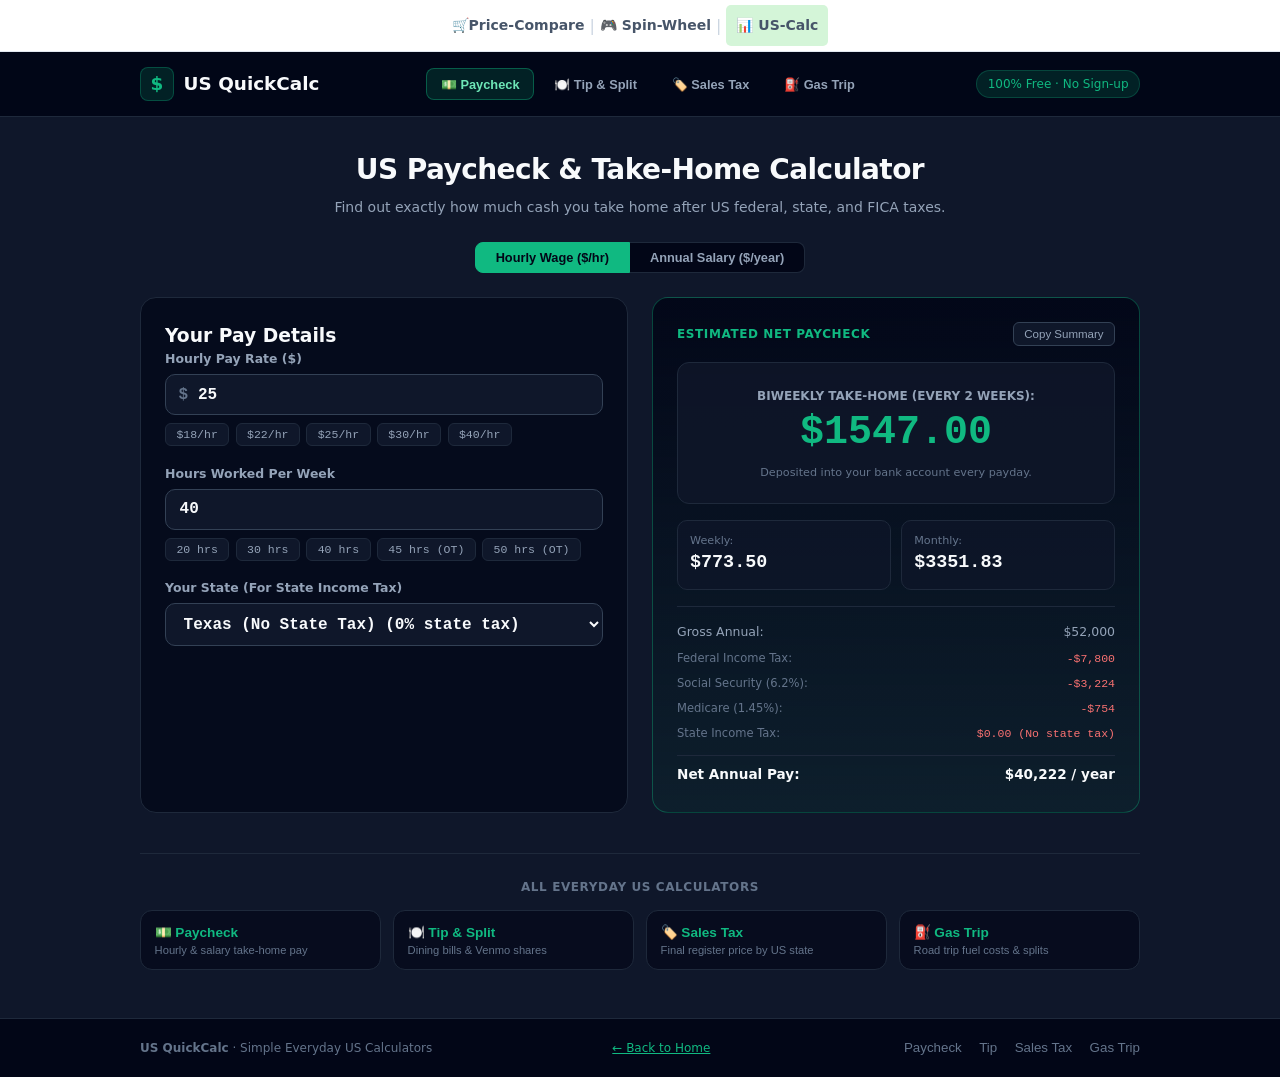
==== commit ed528de3: "Update index.html" ====
--- a/us-calc/index.html
+++ b/us-calc/index.html
@@ -16,7 +16,7 @@
      crossorigin="anonymous"></script>
 </head>
 <body>
-  <nav style="background: #ffffff;border-bottom: 1px solid #e2e8f0; padding: 10px 16px; display: flex; justify-content: center; gap: 15px; width: 100%; box-sizing: border-box;">
+  <nav style="background: #ffffff;border-bottom: 1px solid #e2e8f0;display: flex;align-items:center; justify-content: center; width: 100%; box-sizing: border-box;">
     <a href="/index.html" style="color: #475569; font-weight: 700; text-decoration: none; font-size: 14px;">🛒Price-Compare</a>
     <span style="color: #cbd5e1;">|</span>
     <a href="/wheel.html" style="color: #475569; font-weight: 600; text-decoration: none; font-size: 14px;">🎮 Spin-Wheel</a>
--- a/us-calc/style.css
+++ b/us-calc/style.css
@@ -28,6 +28,9 @@
   display: flex;
   flex-direction: column;
 }
+nav a{
+  margin:5px;
+}
 
 .container {
   width: 100%;
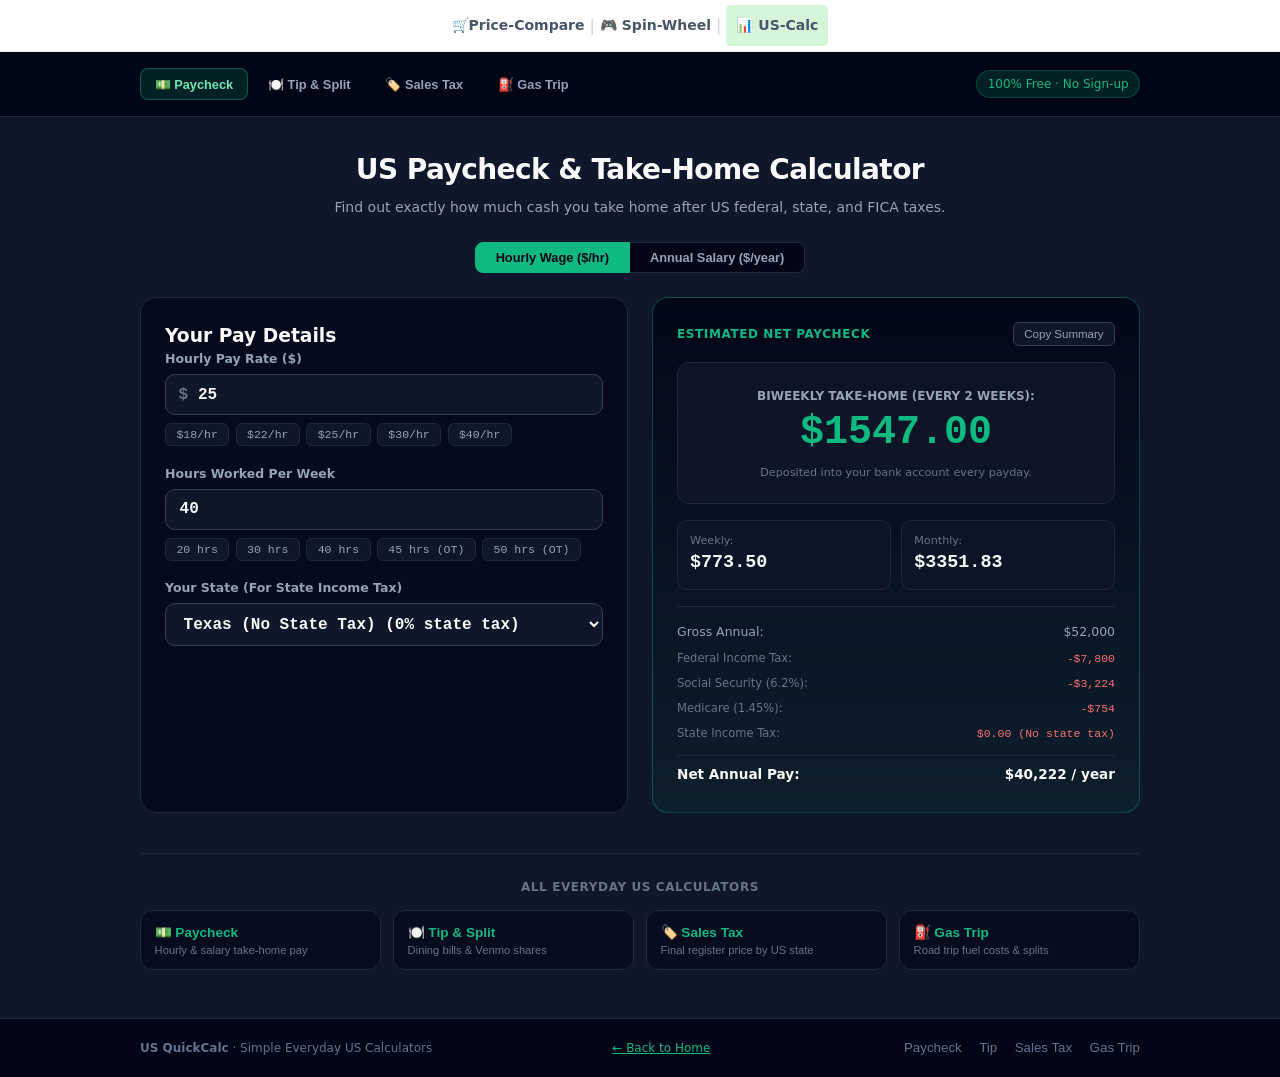
==== commit d287491e: "Update index.html" ====
--- a/us-calc/index.html
+++ b/us-calc/index.html
@@ -26,10 +26,6 @@
   <!-- Header -->
   <header class="header">
     <div class="container header-container">
-      <div class="logo">
-        <div class="logo-icon">$</div>
-        <span class="logo-text">US QuickCalc</span>
-      </div>
       <nav class="nav-tabs" id="navTabs">
         <button class="tab-btn active" data-tab="paycheck">💵 Paycheck</button>
         <button class="tab-btn" data-tab="tip">🍽️ Tip & Split</button>
--- a/us-calc/style.css
+++ b/us-calc/style.css
@@ -55,28 +55,6 @@
   justify-content: space-between;
   height: 64px;
 }
-
-.logo {
-  display: flex;
-  align-items: center;
-  gap: 0.6rem;
-  font-weight: 700;
-  font-size: 1.15rem;
-}
-
-.logo-icon {
-  width: 34px;
-  height: 34px;
-  background: var(--accent-light);
-  color: var(--accent);
-  border: 1px solid rgba(16, 185, 129, 0.3);
-  border-radius: 8px;
-  display: flex;
-  align-items: center;
-  justify-content: center;
-  font-weight: 800;
-}
-
 .nav-tabs {
   display: flex;
   gap: 0.35rem;
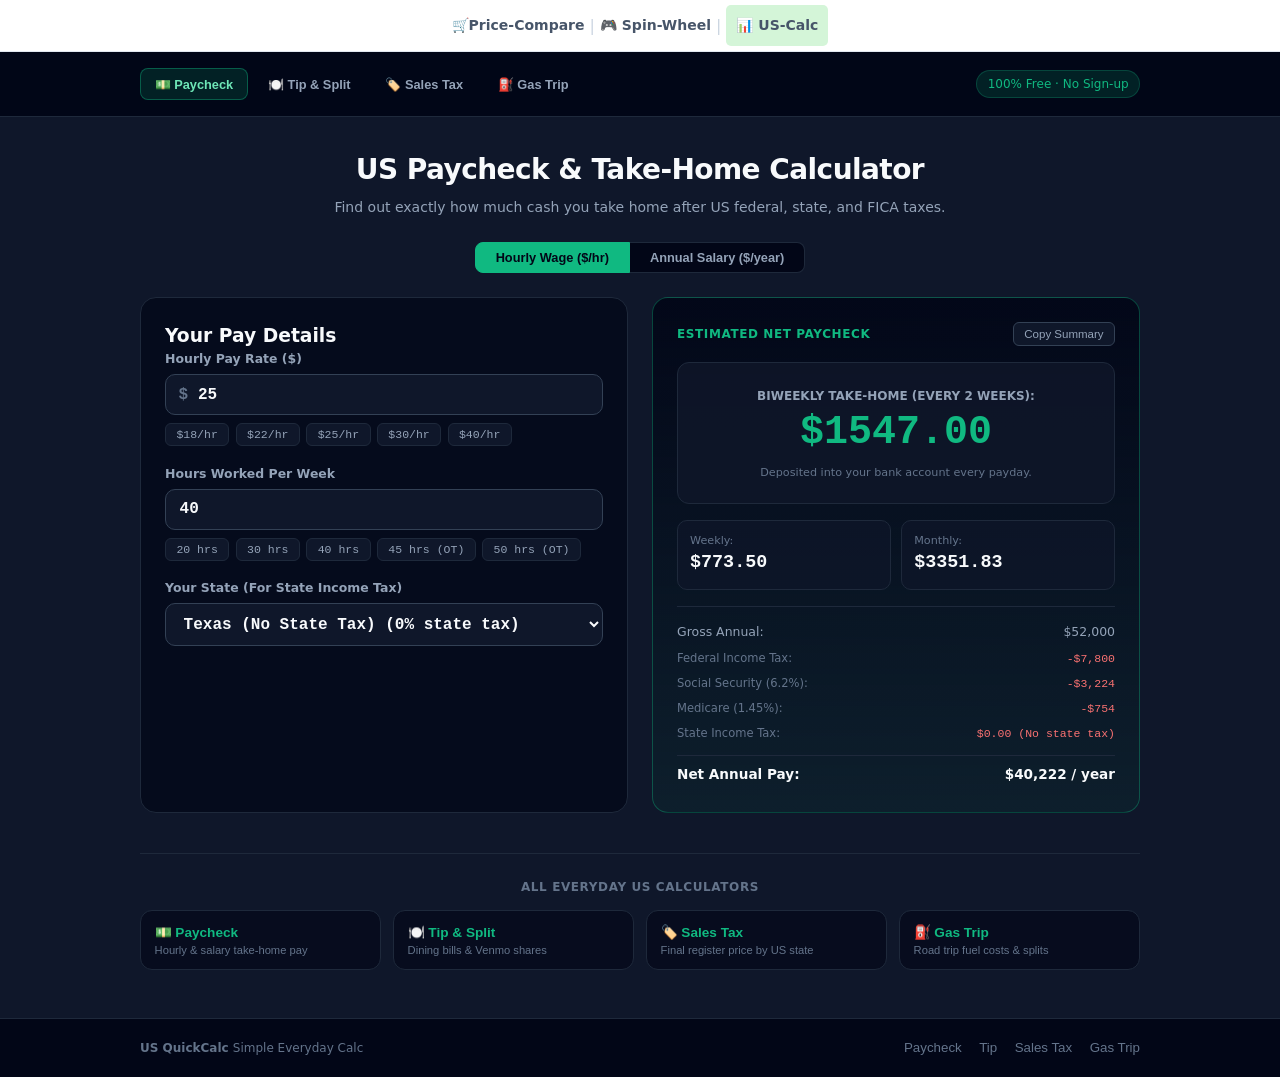
==== commit 9444632d: "Update index.html" ====
--- a/us-calc/index.html
+++ b/us-calc/index.html
@@ -390,8 +390,7 @@
 
   <footer class="footer">
     <div class="container footer-container">
-      <div><strong>US QuickCalc</strong> · Simple Everyday US Calculators</div>
-      <div><a style="color:#10b981;" href="/">← Back to Home</a></div>
+      <div><strong>US QuickCalc </strong>Simple Everyday Calc</div>
       <div class="footer-links">
         <button onclick="switchTab('paycheck')">Paycheck</button>
         <button onclick="switchTab('tip')">Tip</button>
